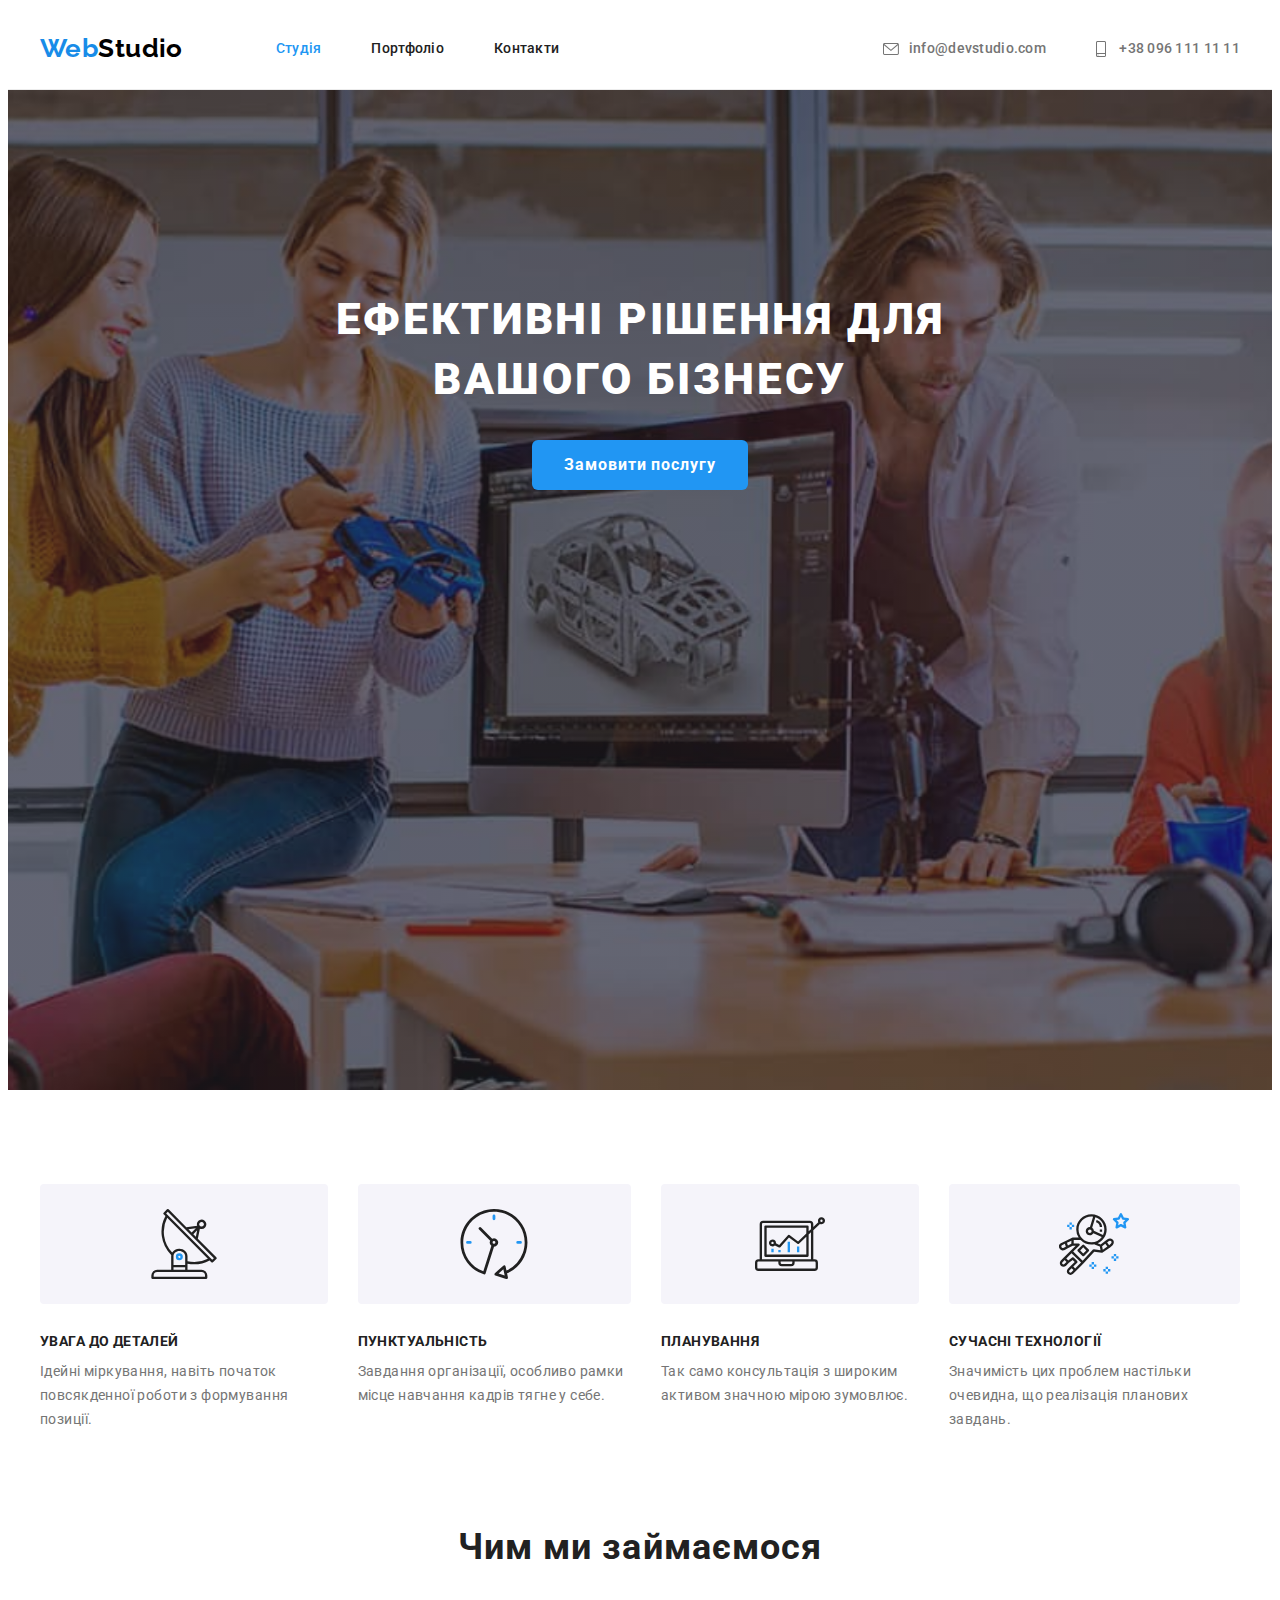
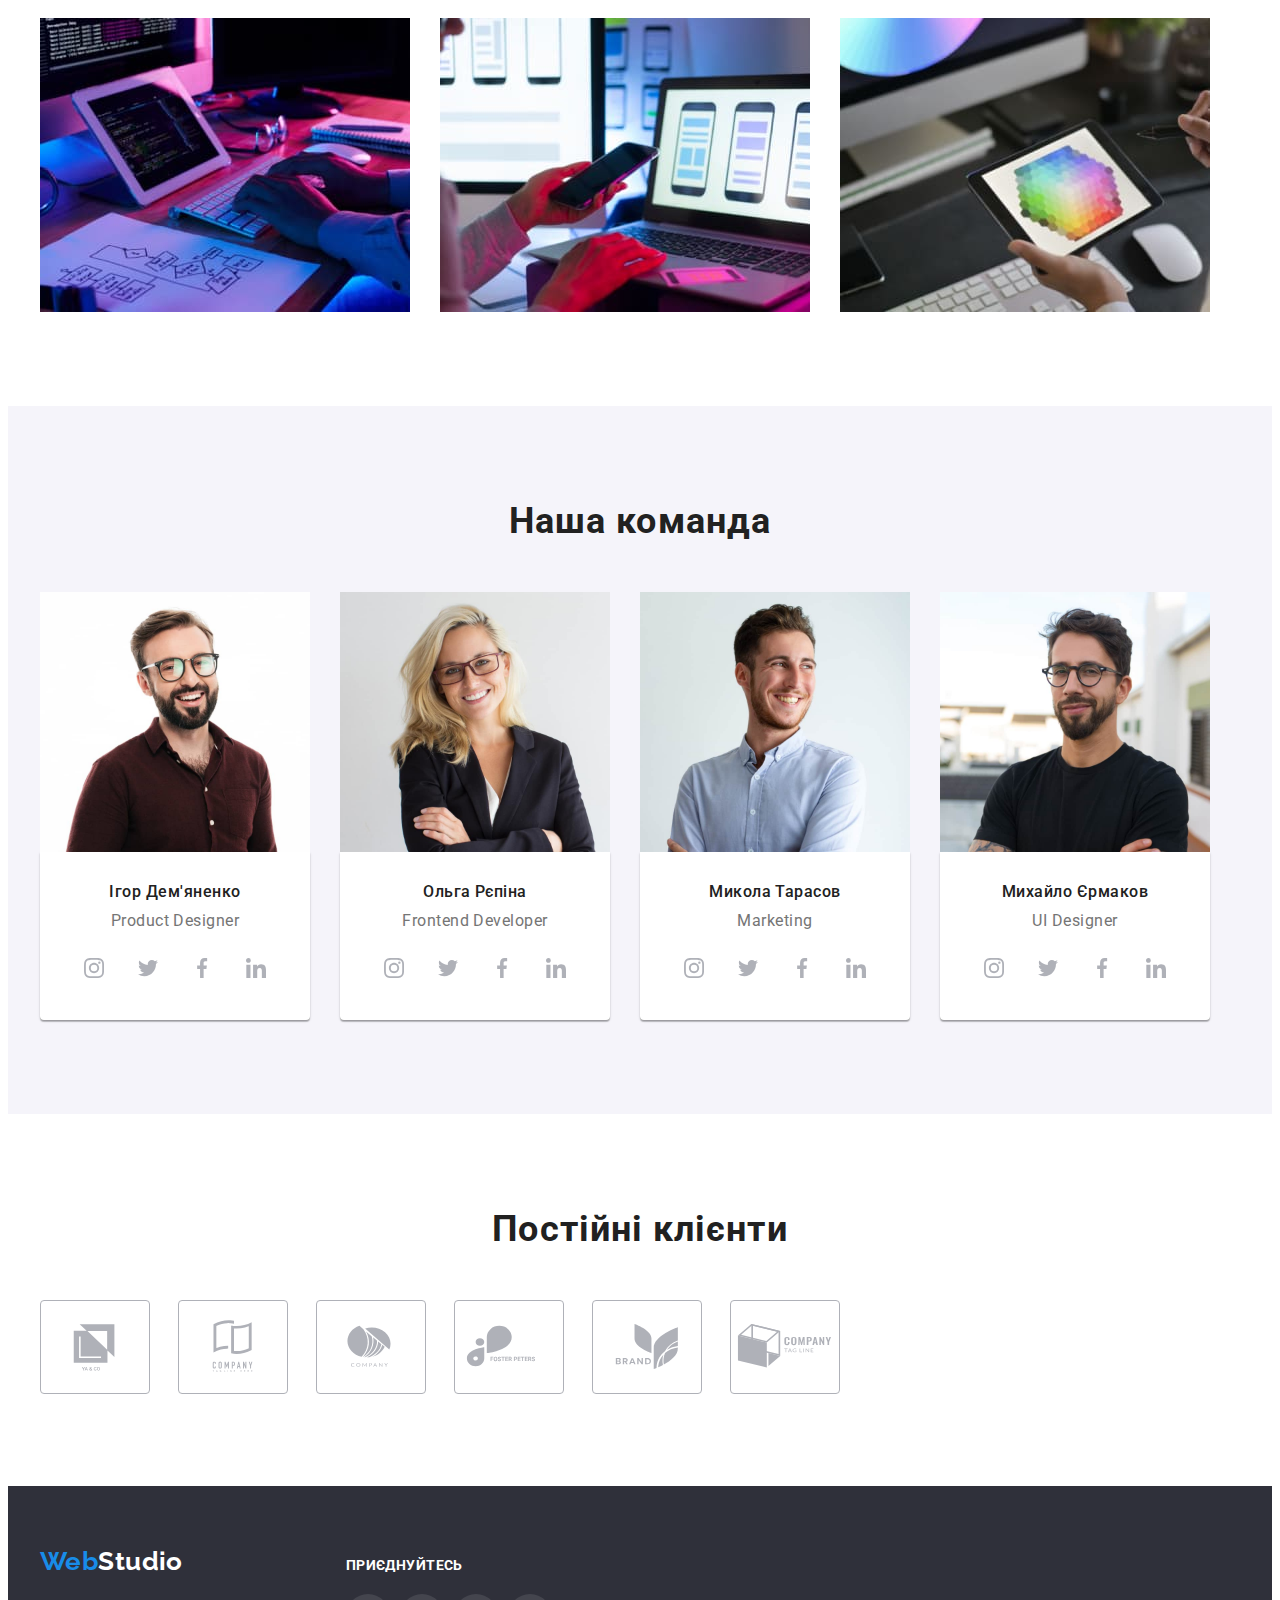
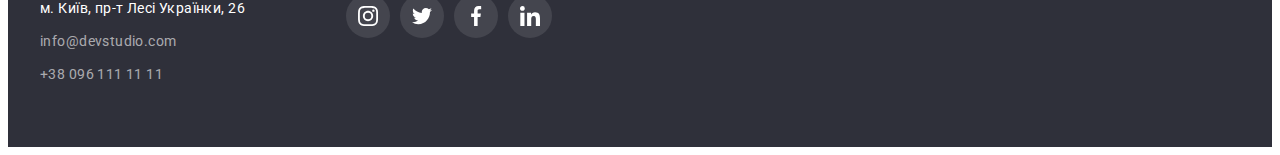
==== index.html @ b1c2e7f8 "hw5" ====
<!DOCTYPE html>
<html lang="uk">

<head>
    <meta charset="UTF-8">
    <meta http-equiv="X-UA-Compatible" content="IE=edge">
    <meta name="viewport" content="width=device-width, initial-scale=1.0">
    <title>WebStudio</title>
        <link rel="preconnect" href="https://fonts.googleapis.com">
        <link rel="preconnect" href="https://fonts.gstatic.com" crossorigin>
        <link href="https://fonts.googleapis.com/css2?family=Raleway:wght@700&family=Roboto:wght@400;500;700;900&display=swap"
            rel="stylesheet">
            <link rel="stylesheet" href="https://cdnjs.cloudflare.com/ajax/libs/modern-normalize/1.1.0/modern-normalize.min.css"
                integrity="sha512-wpPYUAdjBVSE4KJnH1VR1HeZfpl1ub8YT/NKx4PuQ5NmX2tKuGu6U/JRp5y+Y8XG2tV+wKQpNHVUX03MfMFn9Q=="
                crossorigin="anonymous" referrerpolicy="no-referrer" />
    <link rel="stylesheet" href="css/styles.css">
</head>

<body>
            <header class="header">
                <div class="container header-container">
                    <nav class="header-nav">
                <a class="logo-web link" href="./index.html">Web<span class="logo-studio">Studio</span></a>
                    <ul class="header-list list">
                        <li class="header-list-item"><a href="./index.html" class="header-link nav-active link">Студія</a></li>
                        <li class="header-list-item"><a href="./portfolio.html" class="header-link link">Портфоліо</a></li>
                        <li class="header-list-item"><a href="#" class="header-link link">Контакти</a></li>
                    </ul>
                </nav>
                    <ul class="header-contacts-list list">
                    <li class="contacts-list-item"><a href="mailto:info@devstudio.com" class="contacts-link link">
                        <svg class="icon-contact">
                            <use href="./image/icons.svg#icon-envelope"></use>
                        </svg>info@devstudio.com</a>
                    </li>
                    <li class="contacts-list-item"><a href="tel:+380961111111" class="contacts-link link"> 
                        <svg class="icon-contact icon-smartphone">
                        <use href="./image/icons.svg#icon-smartphone"></use>
                    </svg> +38 096 111 11 11</a></li>
                </ul>        
    </div>           
    </header>
    <main>
        <section class="hero">
            <div class="container hero-container">
            <h1 class="hero-title">Ефективні рішення для вашого бізнесу</h1>
            <button class="hero-btn" type="button">Замовити послугу </button>
            </section>
            </div>
            <section class="hero-adv section">
                <div class="container ">
                    <h2 class="visually-hidden">Наші особливості</h2>
                <ul class="hero-sec">
                    <li class="hero-list list">
                        <div class="box-advant">
                            <svg class="icon-advant">
                                <use href="./image/icons.svg#icon-antenna"></use>
                            </svg>
                        </div>
                        <h3 class="hero-item ">УВАГА ДО ДЕТАЛЕЙ</h3>
                        <p class="hero-page">Ідейні міркування, навіть початок повсякденної роботи з формування позиції.</p>
                    </li>
                    <li class="hero-list list">
                        <div class="box-advant">
                            <svg class="icon-advant">
                                <use href="./image/icons.svg#icon-clock"></use>
                            </svg>
                        </div>
                        <h3 class="hero-item">ПУНКТУАЛЬНІСТЬ</h3>
                        <p class="hero-page">Завдання організації, особливо рамки місце навчання кадрів тягне у себе.</p>
                    </li>
                    <li class="hero-list list">
                        <div class="box-advant">
                            <svg class="icon-advant">
                                <use href="./image/icons.svg#icon-diagram"></use>
                            </svg>
                        </div>
                        <h3 class="hero-item">ПЛАНУВАННЯ</h3>
                        <p class="hero-page">Так само консультація з широким активом значною мірою зумовлює.</p>
                    </li>
                    <li class="hero-list list">
                        <div class="box-advant">
                            <svg class="icon-advant">
                                <use href="./image/icons.svg#icon-astronaut"></use>
                            </svg>
                        </div>
                        <h3 class="hero-item">СУЧАСНІ ТЕХНОЛОГІЇ</h3>
                        <p class="hero-page">Значимість цих проблем настільки очевидна, що реалізація планових завдань.</p>
                    </li>
                </ul>
            </div>
        </section>
        <section class="project section">
            <div class="container"><h2 class="projects">Чим ми займаємося</h2>
            <ul class="project-sec">
                <li class="project-icon list"><img src="./image/imgbilyyplan.jpg" alt="білий планшет,руки та клавіатура"
                        width="370"></li>
                <li class="project-icon list"><img src="./image/imgtel.jpg"
                        alt="телефон в руках та ноутбук з зображенням трьох смартфонів" width="370"></li>
                <li class="project-icon list"><img src="./image/imgplanshet.jpg" alt="планшет з яскравим екраном" width="370"></li>
            </ul></div>
        </section>
        <section class="team section">
            <div class="container">
                <h2 class="team-title">Наша команда</h2>
            <ul class="team-sec">
                <li class="team-list list">
                    <img src="./image/imgigor.jpg" alt="хлопець в окулярах, коричнева сорочка" width="270">
                    <div class="card-disc">
                    <h3 class="team-item">Ігор Дем'яненко</h3>
                     <p class="team-page">Product Designer</p>
                     <ul class="team-soc-list list">
                     <li class="team-soc-item">
                    <a href="" class="team-soc-link link"><svg class="team-soc-icon" width="20" height="20">
                    <use href="./image/icons.svg#icon-instagram"></use></svg>
                        </a></li>
                     <li class="team-soc-item"><a href="" class="team-soc-link link"><svg class="team-soc-icon" width="20" height="20">
                        <use href="./image/icons.svg#icon-twitter"></use>
                    </svg></a></li>
                     <li class="team-soc-item"><a href="" class="team-soc-link link"><svg class="team-soc-icon" width="20" height="20">
                        <use href="./image/icons.svg#icon-facebook"></use>
                    </svg></a></li>
                     <li class="team-soc-item"><a href="" class="team-soc-link link"><svg class="team-soc-icon" width="20" height="20">
                        <use href="./image/icons.svg#icon-linkedin"></use>
                    </svg></a></li>
                    </ul>
                    </div>
                </li>
                <li class="team-list list">
                    <img src="./image/imgolga.jpg" alt="блондинка в окулярах" width="270">
                    <div class="card-disc">
                    <h3 class="team-item">Ольга Рєпіна</h3>
                    <p class="team-page">Frontend Developer</p>
                    <ul class="team-soc-list list">
                        <li class="team-soc-item">
                            <a href="" class="team-soc-link link"><svg class="team-soc-icon" width="20" height="20">
                                    <use href="./image/icons.svg#icon-instagram"></use>
                                </svg>
                            </a>
                        </li>
                        <li class="team-soc-item"><a href="" class="team-soc-link link"><svg class="team-soc-icon" width="20" height="20">
                                    <use href="./image/icons.svg#icon-twitter"></use>
                                </svg></a></li>
                        <li class="team-soc-item"><a href="" class="team-soc-link link"><svg class="team-soc-icon" width="20" height="20">
                                    <use href="./image/icons.svg#icon-facebook"></use>
                                </svg></a></li>
                        <li class="team-soc-item"><a href="" class="team-soc-link link"><svg class="team-soc-icon" width="20" height="20">
                                    <use href="./image/icons.svg#icon-linkedin"></use>
                                </svg></a></li>
                    </ul>
                    </div>
                </li>
                <li class="team-list list">
                    <img src="./image/imgmykola.jpg" alt="хлопець з голубій сорочці" width="270">
                    <div class="card-disc">
                    <h3 class="team-item">Микола Тарасов</h3>
                    <p class="team-page">Marketing</p>
                    <ul class="team-soc-list list">
                        <li class="team-soc-item">
                            <a href="" class="team-soc-link link"><svg class="team-soc-icon" width="20" height="20">
                                    <use href="./image/icons.svg#icon-instagram"></use>
                                </svg>
                            </a>
                        </li>
                        <li class="team-soc-item"><a href="" class="team-soc-link link"><svg class="team-soc-icon" width="20" height="20">
                                    <use href="./image/icons.svg#icon-twitter"></use>
                                </svg></a></li>
                        <li class="team-soc-item"><a href="" class="team-soc-link link"><svg class="team-soc-icon" width="20" height="20">
                                    <use href="./image/icons.svg#icon-facebook"></use>
                                </svg></a></li>
                        <li class="team-soc-item"><a href="" class="team-soc-link link"><svg class="team-soc-icon" width="20" height="20">
                                    <use href="./image/icons.svg#icon-linkedin"></use>
                                </svg></a></li>
                    </ul>
                    </div>
                </li>
                <li class="team-list list">
                    <img src="./image/imgmyx.jpg" alt="хлопець в окулярах,чорна футболка" width="270">
                    <div class="card-disc">
                    <h3 class="team-item">Михайло Єрмаков</h3>
                    <p class="team-page">UI Designer</p>
                    <ul class="team-soc-list list">
                        <li class="team-soc-item">
                            <a href="" class="team-soc-link link"><svg class="team-soc-icon" width="20" height="20">
                                    <use href="./image/icons.svg#icon-instagram"></use>
                                </svg>
                            </a>
                        </li>
                        <li class="team-soc-item"><a href="" class="team-soc-link link"><svg class="team-soc-icon" width="20" height="20">
                                    <use href="./image/icons.svg#icon-twitter"></use>
                                </svg></a></li>
                        <li class="team-soc-item"><a href="" class="team-soc-link link"><svg class="team-soc-icon" width="20" height="20">
                                    <use href="./image/icons.svg#icon-facebook"></use>
                                </svg></a></li>
                        <li class="team-soc-item"><a href="" class="team-soc-link link"><svg class="team-soc-icon" width="20" height="20">
                                    <use href="./image/icons.svg#icon-linkedin"></use>
                                </svg></a></li>
                    </ul>
                    </div>
                </li>
            </ul></div>
        </section>
        <section class="section">
            <div class="container">
                <h2 class="clients">Постійні клієнти</h2>
                <ul class="client-list list">
                    <li class="client-item"><a href="#"class="client-link link"><svg class="icon-client">
                            <use href="./image/icons.svg#icon-yako"></use>
                        </svg></a></li>
                    <li class="client-item"><a href="#"class="client-link link"><svg class="icon-client">
                            <use href="./image/icons.svg#icon-tiglinehere"></use>
                        </svg></a></li>
                    <li class="client-item"><a href="#"class="client-link link"><svg class="icon-client">
                            <use href="./image/icons.svg#icon-company"></use>
                        </svg></a></li>
                    <li class="client-item"><a href="#"class="client-link link"><svg class="icon-client">
                            <use href="./image/icons.svg#icon-fosterpeters"></use>
                        </svg></a></li>
                    <li class="client-item"><a href="#"class="client-link link"><svg class="icon-client">
                            <use href="./image/icons.svg#icon-brand"></use>
                        </svg></a></li>
                    <li class="client-item"><a href="#"class="client-link link"><svg class="icon-client">
                            <use href="./image/icons.svg#icon-companytagline"></use>
                        </svg></a></li>
                </ul>
            </div>
        </section>
    </main>
    <footer class="footer">
        <div class="container footer-wrap">
            <div >
                <a class="logo-web link footer-logo" href="./index.html">Web<span class="logo-studio-white">Studio</span></a>
                <address class="footer-address-list">
                    <ul class="footer-list list">
                        <li class="footer-list-item list"><a href="https://goo.gl/maps/NXX6LeHb5ru4royF7" target="_blank"
                                rel="noopener noreferrer nofollow" class="footer-link link-address link">м. Київ, пр-т Лесі
                                Українки, 26</a></li>
                        <li class="footer-list-item list"><a href="mailto:info@devstudio.com"
                                class="footer-link link">info@devstudio.com</a></li>
                        <li class="footer-list-item list"><a href="tel:+380961111111" class="footer-link link">+38 096 111 11 11</a>
                        </li>
                    </ul>
                </address>
            </div>
            <div class="footer-social">
                <p class="footer-heading">приєднуйтесь</p>
                <ul class="social-footer-list">
                    <li class="social-footer-item">
                        <a href="#" class="social-footer-link">
                            <svg class="social-footer-icon">
                                <use href="./image/icons.svg#icon-instagram"></use>
                            </svg>
                        </a>
                    </li>
                    <li class="social-footer-item">
                        <a href="#" class="social-footer-link">
                            <svg class="social-footer-icon">
                                <use href="./image/icons.svg#icon-twitter"></use>
                            </svg>
                        </a>
                    </li>
                    <li class="social-footer-item">
                        <a href="#" class="social-footer-link">
                            <svg class="social-footer-icon">
                                <use href="./image/icons.svg#icon-facebook"></use>
                            </svg>
                        </a>
                    </li>
                    <li class="social-footer-item">
                        <a href="#" class="social-footer-link">
                            <svg class="social-footer-icon">
                                <use href="./image/icons.svg#icon-linkedin"></use>
                            </svg>
                        </a>
                    </li>
                </ul>
            </div>
        </div>
       
                </footer>
                </body>
                
                </html>
---- css/styles.css ----
:root {
    --primary-text-color: #212121;
    --secondary-text-color: #757575;
    --white-color: #FFFFFF;
    --black-color: #000000;
    --background-our-team: #F5F4FA;
    --background-hero-footer: #2F303A;
    --accent-color: #2196F3;
    --hero-button-hover: #188CE8;
    --icon-fill: #212121;
    --icon-social-light: #AFB1B8;
    --icon-social-hover: #2196F3;
    --icon-social-hover-bg: #ffffff;
}
.list {
    list-style: none;
padding-left: 0;
margin: 0;
}

.link {
    text-decoration: none;
    color: inherit;
}
p,
h1,
h2,
h3,
h4,
h5,
h6 {
    margin: 0;
}

ul,
ol {
    margin: 0;
    padding-left: 0;
}

button {
    display: block;
    cursor: pointer;
    bottom: none;
    border-radius: 4px;
}

address {
    font-style: normal;
    margin-top: 20px;
}
img {
    display: block;
    min-width: 100%;
    height: auto;
}

.container {
    width: 1200px;
    padding: 0 15px;
    margin: 0 auto;
}
.section {
    padding-top: 94px;
    padding-bottom: 94px;
}

.visually-hidden {
    position: absolute;
    white-space: nowrap;
    width: 1px;
    height: 1px;
    overflow: hidden;
    border: 0;
    padding: 0;
    clip: rect(0 0 0 0);
    clip-path: inset(50%);
    margin: -1px;
}

body {
    font-family: 'Roboto';
    color: var(--primary-text-color);
    background-color: var(--white-color);
    font-size: 14px;
    letter-spacing: 0.03em;
}

.logo-web {
    font-family: 'Raleway', 'sans-serif';
    font-weight: 700;
    font-size: 26px;
    line-height: 1.2;
    color: var(--hero-button-hover);
    display: inline-block;
    text-decoration: none;
    margin-right: 93px;
}
header {
    border-bottom: solid 1px #ececec;
}

.icon-contact {
    width: 16px;
    height: 12px;
    margin-right: 10px;
    vertical-align: middle;
    fill: currentColor;
}

.icon-smartphone{
    width: 10px;
    height: 16px;}

.header-list{
    display: flex;
    gap: 50px;
}
.header-contacts-list {
    display: flex;
    margin-left: auto;
 }

.header-container {
    display: flex;
    align-items: center;
}

.header-nav{display: flex;
    align-items: center;
    justify-content: space-between;
}

.hero {
    background-color: #2f303a;
    padding-top: 200px;
    padding-bottom: 200px;
}

.logo-studio {
    color: #000000;
}

.header-link {
    font-weight: 500;
    line-height: 1.14;
    letter-spacing: 0.02em;
    color: #212121;
}
.header-list-item {
    padding-top: 32px;
    padding-bottom: 32px;
    
}
/* .contacts-list-item {
    padding-top: 32px;
    padding-bottom: 32px;} */

.contacts-list-item:not(:last-child) {
    margin-right: 50px;
}

.hero-title{
    margin-bottom: 30px;
}
.hero-sec{
    display: flex;
    gap: 30px;
}
.nav-active {
    color: #2196F3;
}
.header-link:hover,
.header-link:focus {
    color: #2196F3;
}

.contacts-link {
    font-weight: 500;
    line-height: 1.14;
    letter-spacing: 0.02em;
    color: #757575;
}


.contacts-link:hover,
.contacts-link:focus {
    color: #2196F3;
}

.hero-title {
    font-weight: 900;
    font-size: 44px;
    line-height: 1.36;
    text-align: center;
    letter-spacing: 0.06em;
    text-transform: uppercase;
    color: #FFFFFF;
    max-width: 696px;
    margin-left: auto;
    margin-right: auto;
}

.hero-btn {
        font-family: 'Roboto';
        font-style: normal;
        font-weight: 700;
        font-size: 16px;
        line-height: 1.88;
        display: flex;
        align-items: center;
        text-align: center;
        letter-spacing: 0.06em;
        color: #FFFFFF;
        background: #2196F3;
        border: none;
        cursor: pointer;
        border-radius: 6px;
        display: block;
        text-align: center;
        padding: 10px 32px;
        margin-left: auto;
        margin-right: auto;
}

.hero-item {
        font-weight: 700;
        font-size: 14px;
        line-height: 1.14;
        letter-spacing: 0.03em;
        text-transform: uppercase;
        color: #212121;
        margin-bottom: 10px;
}

.hero-page {
    font-size: 14px;
    line-height: 1.71;
    color: #757575;
}

.hero{
    max-width: 1600px;
    height: 600px;
    margin: 0 auto;
    padding: 200px 0;
    text-align: center;
    background-color: #2f303a;
    background-image: linear-gradient(rgba(47, 48, 58, 0.4), #2f303a66), url(../image/background.jpg);
    background-repeat: no-repeat;
    background-position: center;
    background-size: cover;
}

.box-advant{
    display: flex;
    justify-content: center;
    align-items: center;
    flex-basis: calc((100% - 90px) / 4);
    margin-bottom: 30px;
    height: 120px;
    border-radius: 4px;
    background-color: #f5f4fa;
}

.icon-advant {
    fill: #212121;
    width: 70px;
    height: 70px;
}

/*----------project-------  */

.project {
    padding-top: 0;
}
    
.project-sec {
    display: flex;
    gap: 30px;
}

.projects {
    font-weight: 700;
    font-size: 36px;
    line-height: 1.17;
    letter-spacing: 0.03em;
    color: #212121;
    text-align: center;
    margin-top: 0px;
    margin-bottom: 50px;

    }

.project-icon {}

/*------------team----------- */
.team {
    background: #F5F4FA
}

.team-title {
    font-weight: 700;
        font-size: 36px;
        line-height: 1.17;
        text-align: center;
        letter-spacing: 0.03em;
        color: #212121;
        text-align: center;
        margin-top: 0px;
        margin-bottom: 50px;
}
.team-sec{
    display: flex;
    gap: 30px;}
.team-list {
    background: #FFFFFF;
}

.team-item {
    font-weight: 500;
        font-size: 16px;
        line-height: 1.19;
        text-align: center;
        letter-spacing: 0.03em;
        color: #212121;
        margin-bottom: 10px;
}
.card-disc{
    padding-top: 30px;
    padding-bottom: 30px;
    box-shadow: 0px 1px 3px rgba(0, 0, 0, 0.12), 0px 1px 1px rgba(0, 0, 0, 0.14), 0px 2px 1px rgba(0, 0, 0, 0.2);
        border-radius: 0px 0px 4px 4px;
}

.team-page 
    {font-weight: 400;
    font-size: 16px;
    line-height: 1.19;
    text-align: center;
    letter-spacing: 0.03em;
    color: #757575;
    margin-bottom: 16px;
}


.team-soc-list {
    display: flex;
    justify-content: center;
    gap: 10px;
}

.team-soc-item {
    width: 44px;
    height: 44px;
}

.team-soc-link {
    width: 100%;
    height: 100%;
    /* background-color: #AFB1B8; */
    border-radius: 50%;
    display: flex;
    align-items: center;
    justify-content: center;
    color: #AFB1B8;
}
.team-soc-link:hover, .team-soc-link:focus{
background-color: #2196F3;
  color: var(--icon-social-hover-bg);
}
.team-soc-link:focus>.team-soc-icon {
    fill: #ffffff;
}
.team-soc-icon{
    fill:currentColor;
    width: 20px;
    height: 20px;
}

/* -------client--- */

.clients{
font-weight: 700;
font-size: 36px;
line-height: 1.17;
text-align: center;
letter-spacing: 0.03em;
color: #212121;
text-align: center;
margin-top: 0px;
margin-bottom: 50px;}


.client-list {
    display: flex;
    gap: 30px;
}

.client-item {
    width: calc((100%-150px)/6);
    height: 92px;
}

.client-link {
    width: 100%;
    height: 100%;
    border: 1px solid currentColor;
    border-radius: 4px;
    display: flex;
    align-items: center;
    justify-content: center;
    color: #AFB1B8;
}
.client-link:hover, .client-link:focus{
   color: #2196f3;
}
/* .client-link:hover >.icon-client {
    fill: #2196F3;
} */
.client-link:focus >.icon-client {
    fill: #2196F3;
}

.client-link:focus {
    outline: 2px solid #2196F3;
}

.icon-client{
    width: 106px;
    height: 60px;
    fill: currentColor;
}

    /* ------------footer--------- */

 .footer {
    background-color: #2F303A;
    padding: 60px 0;
}

      
.footer-list-item:not(:last-child) {
    margin-bottom: 9px;
}
.footer-list-item:last-child {
    margin-bottom: 0px;
}
 .logo-web{
    
 }
.footer-link {
     font-weight: 400;
     line-height: 1.71;
     color: rgba(255, 255, 255, 0.6);
     font-style: normal;
 }
 .footer-link:hover,
 .footer-link:focus {
      color: #2196F3;
}
    
.link-address {
        color: #FFFFFF;
        font-style: normal;
}
    
.logo-studio-white {
          color: #FFFFFF;
        }
.catalog-list-item {
    align-items: center;
}

.catalog-list{
    display: flex;
    gap: 8px;
    align-items: center;
    margin-bottom: 56px;
        justify-content: center;
        margin-left: auto;
        margin-right: auto;
}
.catalog-list-btn{
    font-family:inherit;
    font-weight: 500;
    font-size: 16px;
    line-height: 1.62;
    letter-spacing: 0.03em;
    text-align: center;
    background-color: #F5F4FA;
    color: #212121;
    border-radius: 4px;
    border: none;
    cursor: pointer;
    padding: 6px 22px;
}
.catalog-list-btn:hover,
.catalog-list-btn:focus{
    color: #FFFFFF;
    background: #2196F3;
    box-shadow: 0px 3px 1px rgba(0, 0, 0, 0.1),
        0px 1px 2px rgba(0, 0, 0, 0.08),
        0px 2px 2px rgba(0, 0, 0, 0.12);
    }
.project-list{
    display: flex;
    flex-wrap: wrap;
    gap: 30px;
}

 .project-list-item{
    display: block;
 text-decoration: none;}
 
.project-link{
    display: block;
    text-decoration: none;
}
.project-link:hover, .project-link:focus {
    box-shadow: 0px 1px 1px rgba(0, 0, 0, 0.12), 0px 4px 4px rgba(0, 0, 0, 0.06), 1px 4px 6px rgba(0, 0, 0, 0.16);
}


    .project-title{
        font-weight: 700;
            font-size: 18px;
            line-height: 2.00;
            letter-spacing: 0.06em;
            color: #212121;
            margin-bottom: 4px;
    }
    .project-after{
            font-size: 16px;
            line-height: 1.88;
            letter-spacing: 0.03em;
            color: #757575;
    }
   .project-type{
    padding-top: 20px;
        padding-bottom: 20px;
        padding-left: 24px;
        padding-right: 24px;
        border: 1px solid #EEEEEE;
        border-top: 0;
   }
   .footer-logo {
    font-family: 'Raleway', 'sans-serif';
    font-weight: 700;
    font-size: 26px;
    line-height: 1.2;
    color: var(--hero-button-hover);
    display: inline-block;
    text-decoration: none;}
    

    .footer-social {
    margin-left: 70px;
    }
       
    .footer-wrap{
    display: flex;
    align-items: baseline;
    }
    
    .footer-heading {
    margin-bottom: 20px;
    font-weight: 700;
    font-size: 14px;
    line-height: 1.14;
    letter-spacing: 0.03em;
    text-transform: uppercase;
    color: #FFFFFF;
    }
    
    .social-footer-list {
    display: flex;
    gap: 10px;
    list-style-type: none;
}
    
    .social-footer-item {}
    
    .social-footer-link {
    display: flex;
    justify-content: center;
    width: 44px;
    height: 44px;
    background: rgba(255, 255, 255, 0.1);
    border-radius: 50%;
    }
    .social-footer-link:hover,
    .social-footer-link:focus {
    background: #2196F3;
    }
    .social-footer-icon {
    width: 20px;
    width: 20px;
    fill: #ffffff;
    }
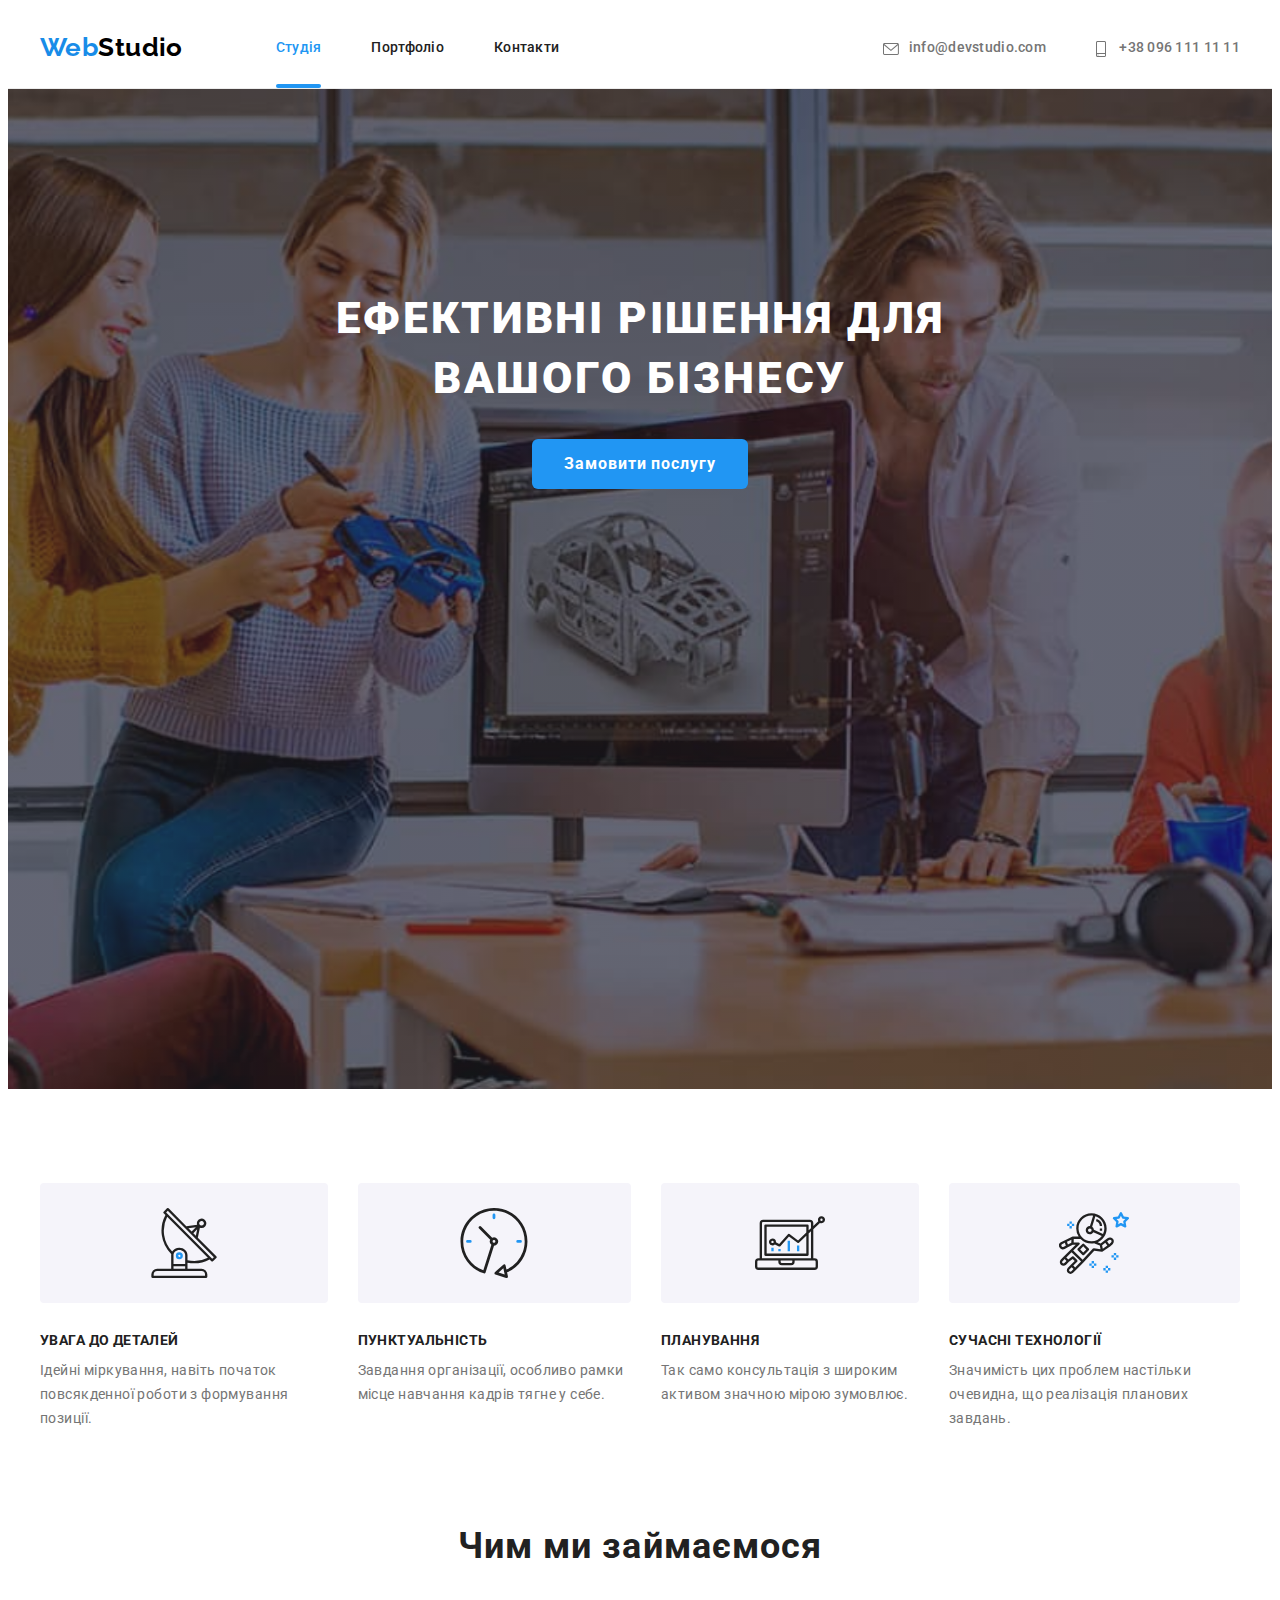
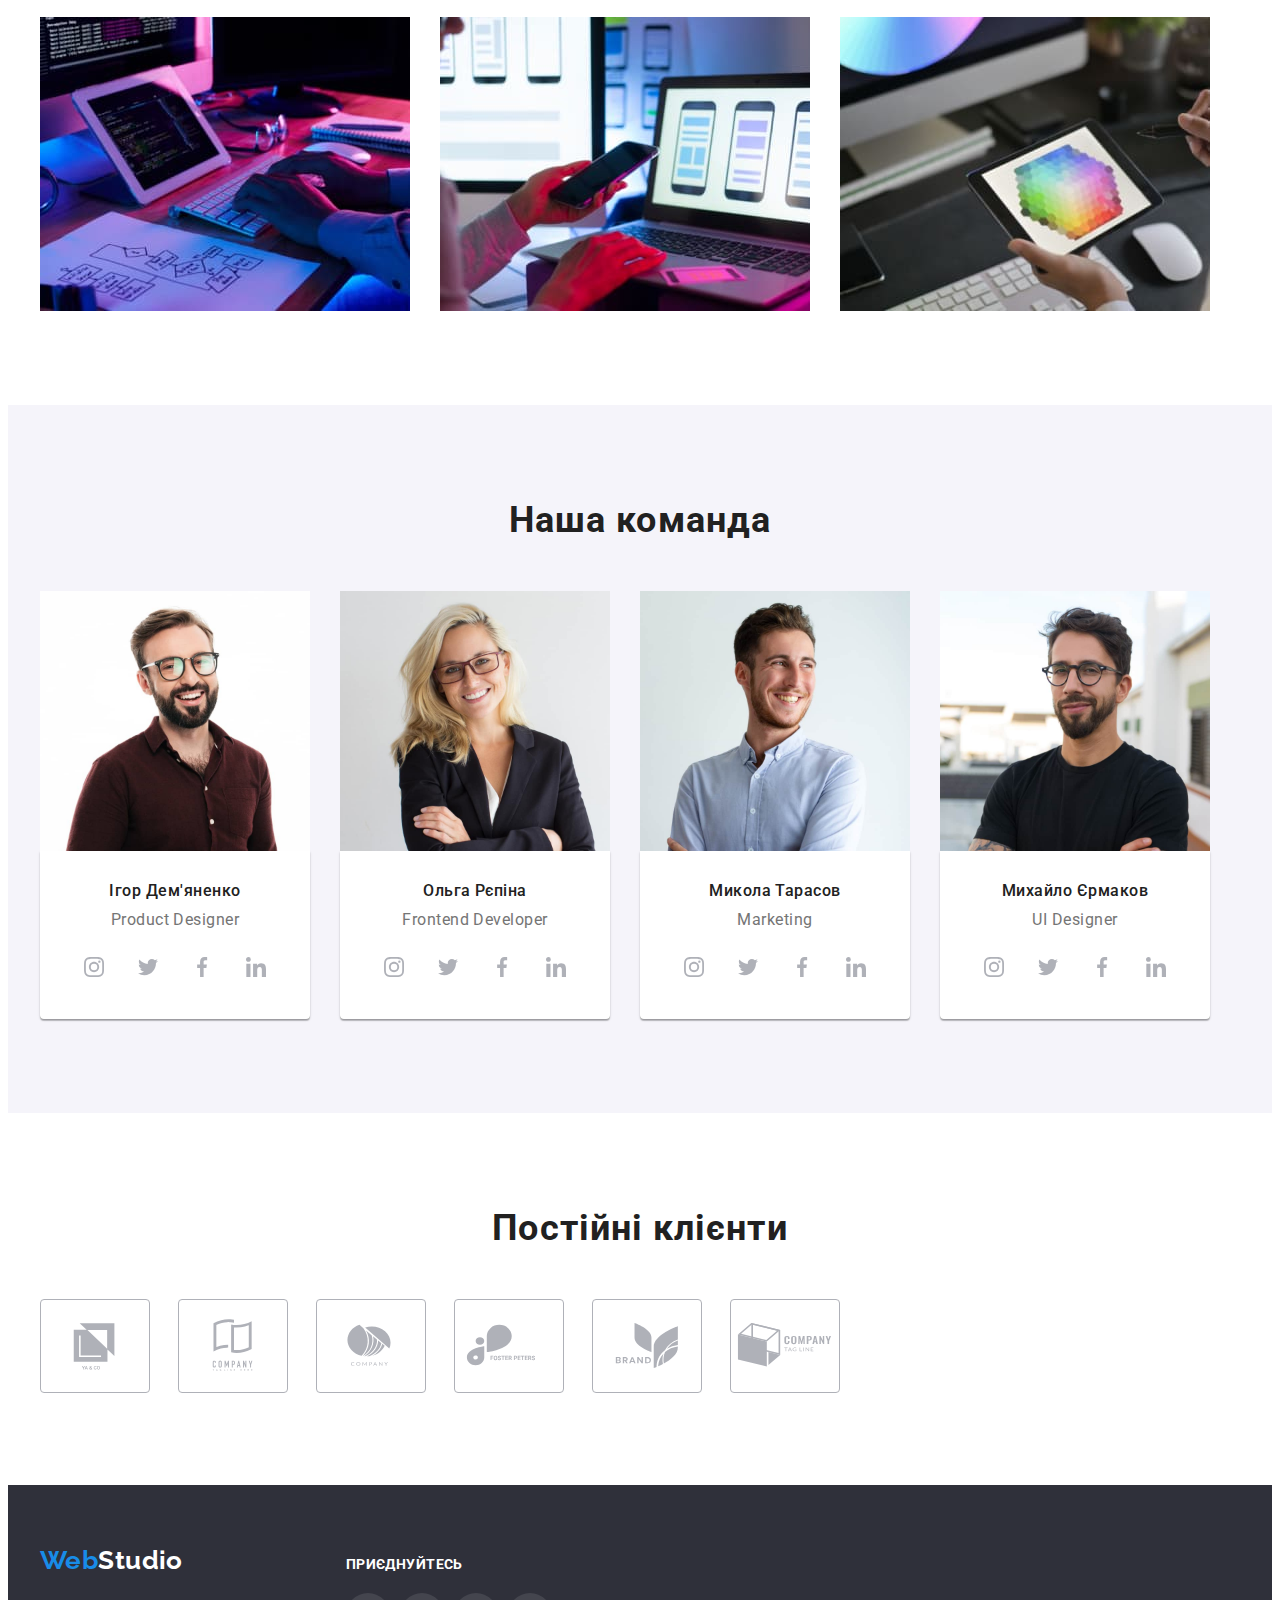
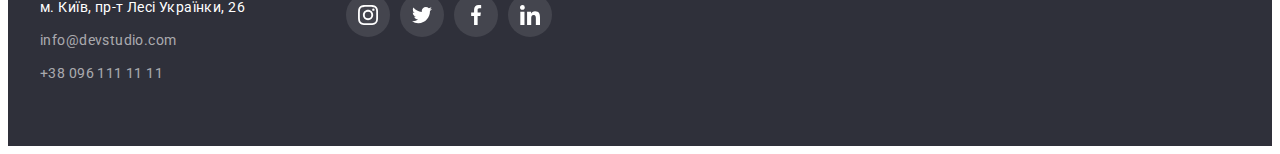
==== commit be0959c7: "завершення дз" ====
--- a/index.html
+++ b/index.html
@@ -22,7 +22,7 @@
                     <nav class="header-nav">
                 <a class="logo-web link" href="./index.html">Web<span class="logo-studio">Studio</span></a>
                     <ul class="header-list list">
-                        <li class="header-list-item"><a href="./index.html" class="header-link nav-active link">Студія</a></li>
+                        <li class="header-list-item"><a href="./index.html" class="header-link nav--current link">Студія</a></li>
                         <li class="header-list-item"><a href="./portfolio.html" class="header-link link">Портфоліо</a></li>
                         <li class="header-list-item"><a href="#" class="header-link link">Контакти</a></li>
                     </ul>
@@ -44,7 +44,7 @@
         <section class="hero">
             <div class="container hero-container">
             <h1 class="hero-title">Ефективні рішення для вашого бізнесу</h1>
-            <button class="hero-btn" type="button">Замовити послугу </button>
+            <button class="hero-btn" type="button" data-modal-open>Замовити послугу </button>
             </section>
             </div>
             <section class="hero-adv section">
@@ -278,6 +278,16 @@
         </div>
        
                 </footer>
+<div class="backdrop is-hidden" data-modal>
+    <div class="modal ">
+        <button type="button" class="modal-close" data-modal-close>
+            <svg class="icon icon-modal" width="18" height="18">
+                <use href="./image/icons.svg#icon-close-black"></use>
+            </svg>
+        </button>
+    </div>
+</div>
+<script src="./js/modal.js"></script>
                 </body>
                 
                 </html>--- a/css/styles.css
+++ b/css/styles.css
@@ -11,6 +11,7 @@
     --icon-social-light: #AFB1B8;
     --icon-social-hover: #2196F3;
     --icon-social-hover-bg: #ffffff;
+    --grey-transparent-background-all: rgba(0, 0, 0, 0.2);
 }
 .list {
     list-style: none;
@@ -142,14 +143,40 @@
 }
 
 .header-link {
+display: block;
+    position: relative;
     font-weight: 500;
+    padding-bottom: 32px;
+    font-size: 14px;
     line-height: 1.14;
     letter-spacing: 0.02em;
-    color: #212121;
+    text-decoration: none;
+    color: inherit;
+    -webkit-transition: color 250ms cubic-bezier(0.4, 0, 0.2, 1);
+    transition: color 250ms cubic-bezier(0.4, 0, 0.2, 1);
+
+}
+.header-link.nav--current::after {
+position: absolute;
+bottom: 0;
+left: 0;
+content: '';
+width: 100%;
+height: 4px;
+border-radius: 2px;
+background: #2196f3;
+
+}
+.header-link:hover,.header-link:focus{
+    color:#2196F3;
+}
+
+.nav--current{
+    color: #2196f3;
 }
 .header-list-item {
     padding-top: 32px;
-    padding-bottom: 32px;
+    /* padding-bottom: 32px; */
     
 }
 /* .contacts-list-item {
@@ -415,9 +442,7 @@
 .client-link:hover, .client-link:focus{
    color: #2196f3;
 }
-/* .client-link:hover >.icon-client {
-    fill: #2196F3;
-} */
+
 .client-link:focus >.icon-client {
     fill: #2196F3;
 }
@@ -507,17 +532,19 @@
     display: flex;
     flex-wrap: wrap;
     gap: 30px;
-}
+    }
 
  .project-list-item{
     display: block;
- text-decoration: none;}
+ text-decoration: none;
+ }
  
 .project-link{
     display: block;
     text-decoration: none;
 }
-.project-link:hover, .project-link:focus {
+.project-link:hover, 
+.project-link:focus {
     box-shadow: 0px 1px 1px rgba(0, 0, 0, 0.12), 0px 4px 4px rgba(0, 0, 0, 0.06), 1px 4px 6px rgba(0, 0, 0, 0.16);
 }
 
@@ -544,6 +571,51 @@
         border: 1px solid #EEEEEE;
         border-top: 0;
    }
+
+   .overlay{
+    position: relative;
+    overflow: hidden;
+   }
+
+.project-list-box{
+    content: "";
+    position: absolute;
+    top: 0;
+    left: 0;
+    width: 100%;
+    height: 100%;
+    background: rgba(33, 150, 243, 0.9);
+    -webkit-transform: translateY(100%);
+    transform: translateY(100%);
+    -webkit-transition: -webkit-transform 250ms cubic-bezier(0.4, 0, 0.2, 1);
+    /* transition: -webkit-transform 250ms cubic-bezier(0.4, 0, 0.2, 1);
+    transition: transform 250ms cubic-bezier(0.4, 0, 0.2, 1);
+    transition: transform 250ms cubic-bezier(0.4, 0, 0.2, 1), -webkit-transform 250ms cubic-bezier(0.4, 0, 0.2, 1); */
+}
+   .project-box{
+    padding: 63px 24px;
+    margin-top: 0;
+    margin-bottom: 0;
+    font-size: 18px;
+    line-height: 1.56;
+    letter-spacing: 0.03em;
+    color: #ffffff;
+    
+   }
+   .project-list-box.is-animated {
+    animation-duration: 3s;
+    animation-iteration-count: infinite;
+    animation-direction: alternate;
+    animation-timing-function: linear;
+}
+
+   .project-list .project-list-item:hover .project-list-box,
+   .project-list .project-list-item:focus .project-list-box{
+-webkit-transform: translateY(0%);
+    transform: translateY(0%);
+
+   }
+
    .footer-logo {
     font-family: 'Raleway', 'sans-serif';
     font-weight: 700;
@@ -597,4 +669,64 @@
     width: 20px;
     width: 20px;
     fill: #ffffff;
-    }+    }
+
+    /* --------modal-------- */
+.backdrop {
+    width: 100%;
+    height: 100%;
+    background-color: rgba(0, 0, 0, 0.2);
+    position: fixed;
+    top: 0;
+    opacity: 1;
+    visibility: visible;
+    transition: opacity 250ms cubic-bezier(0.4, 0, 0.2, 1),
+    visibility 250ms cubic-bezier(0.4, 0, 0.2, 1);
+}
+
+.modal {
+position: absolute;
+top: 50%;
+left: 50%;
+min-width: 528px;
+min-height: 581px;
+border: 1px solid rgba(0, 0, 0, 0.1);
+border-radius: 4px;
+background-color: #ffffff;
+transform: translate(-50%, -50%) scale(1);
+transition: transform 250ms cubic-bezier(0.4, 0, 0.2, 1);
+box-shadow: 0px 1px 3px rgba(0, 0, 0, 0.12), 0px 1px 1px rgba(0, 0, 0, 0.14),
+0px 2px 1px rgba(0, 0, 0, 0.2);
+}
+
+.backdrop .is-hidden .modal {
+transform: translate(-50%, -50%) scale(1.1);
+}
+
+.modal-close {
+    width: 30px;
+    height: 30px;
+    background-color: transparent;
+    border: 1px solid rgba(0, 0, 0, 0.1);
+    border-radius: 50%;
+    position: absolute;
+    right: 8px;
+    top: 8px;
+    display: flex;
+    align-items: center;
+    justify-content: center;
+    cursor: pointer;
+    background-color: #ffffff;
+    fill: #000000;
+}
+.modal-close:hover {
+    fill: #2196f3;
+}
+
+.is-hidden {
+    visibility: hidden;
+    opacity: 0;
+    pointer-events: none;
+}
+
+
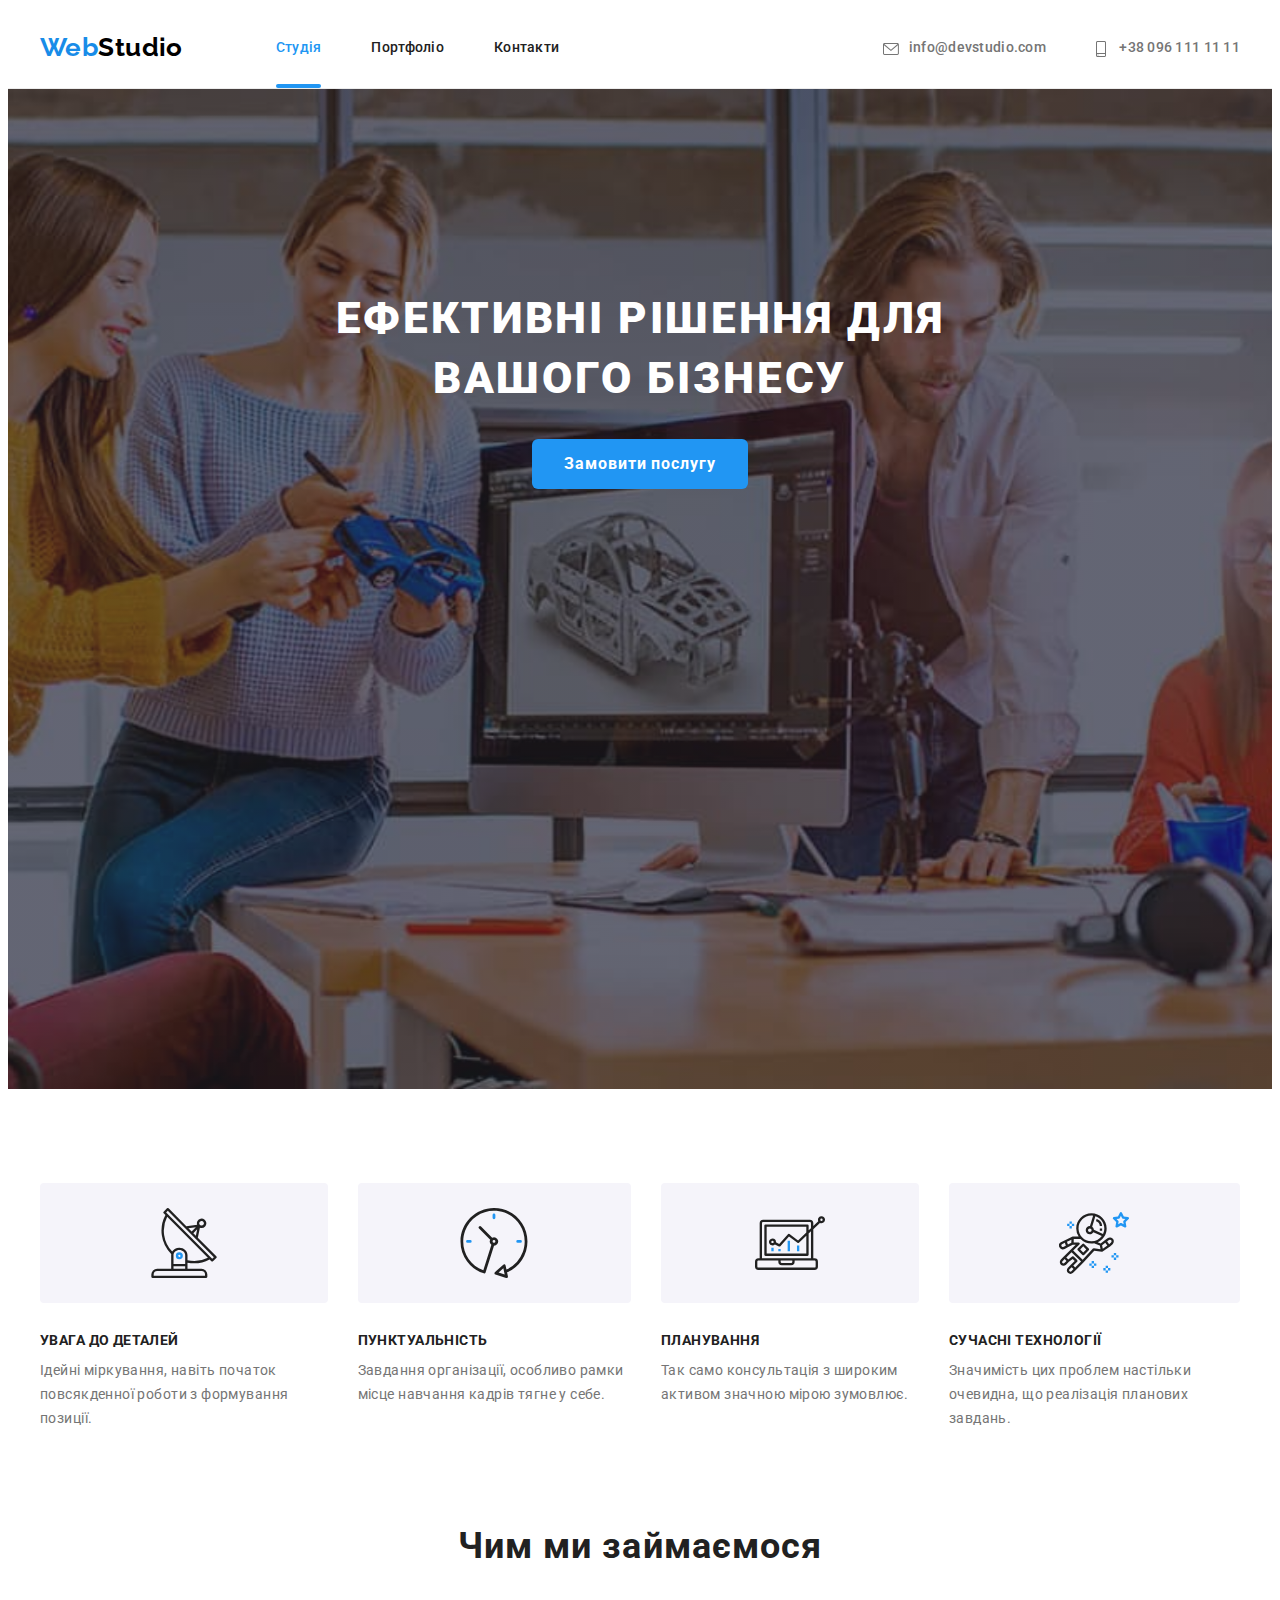
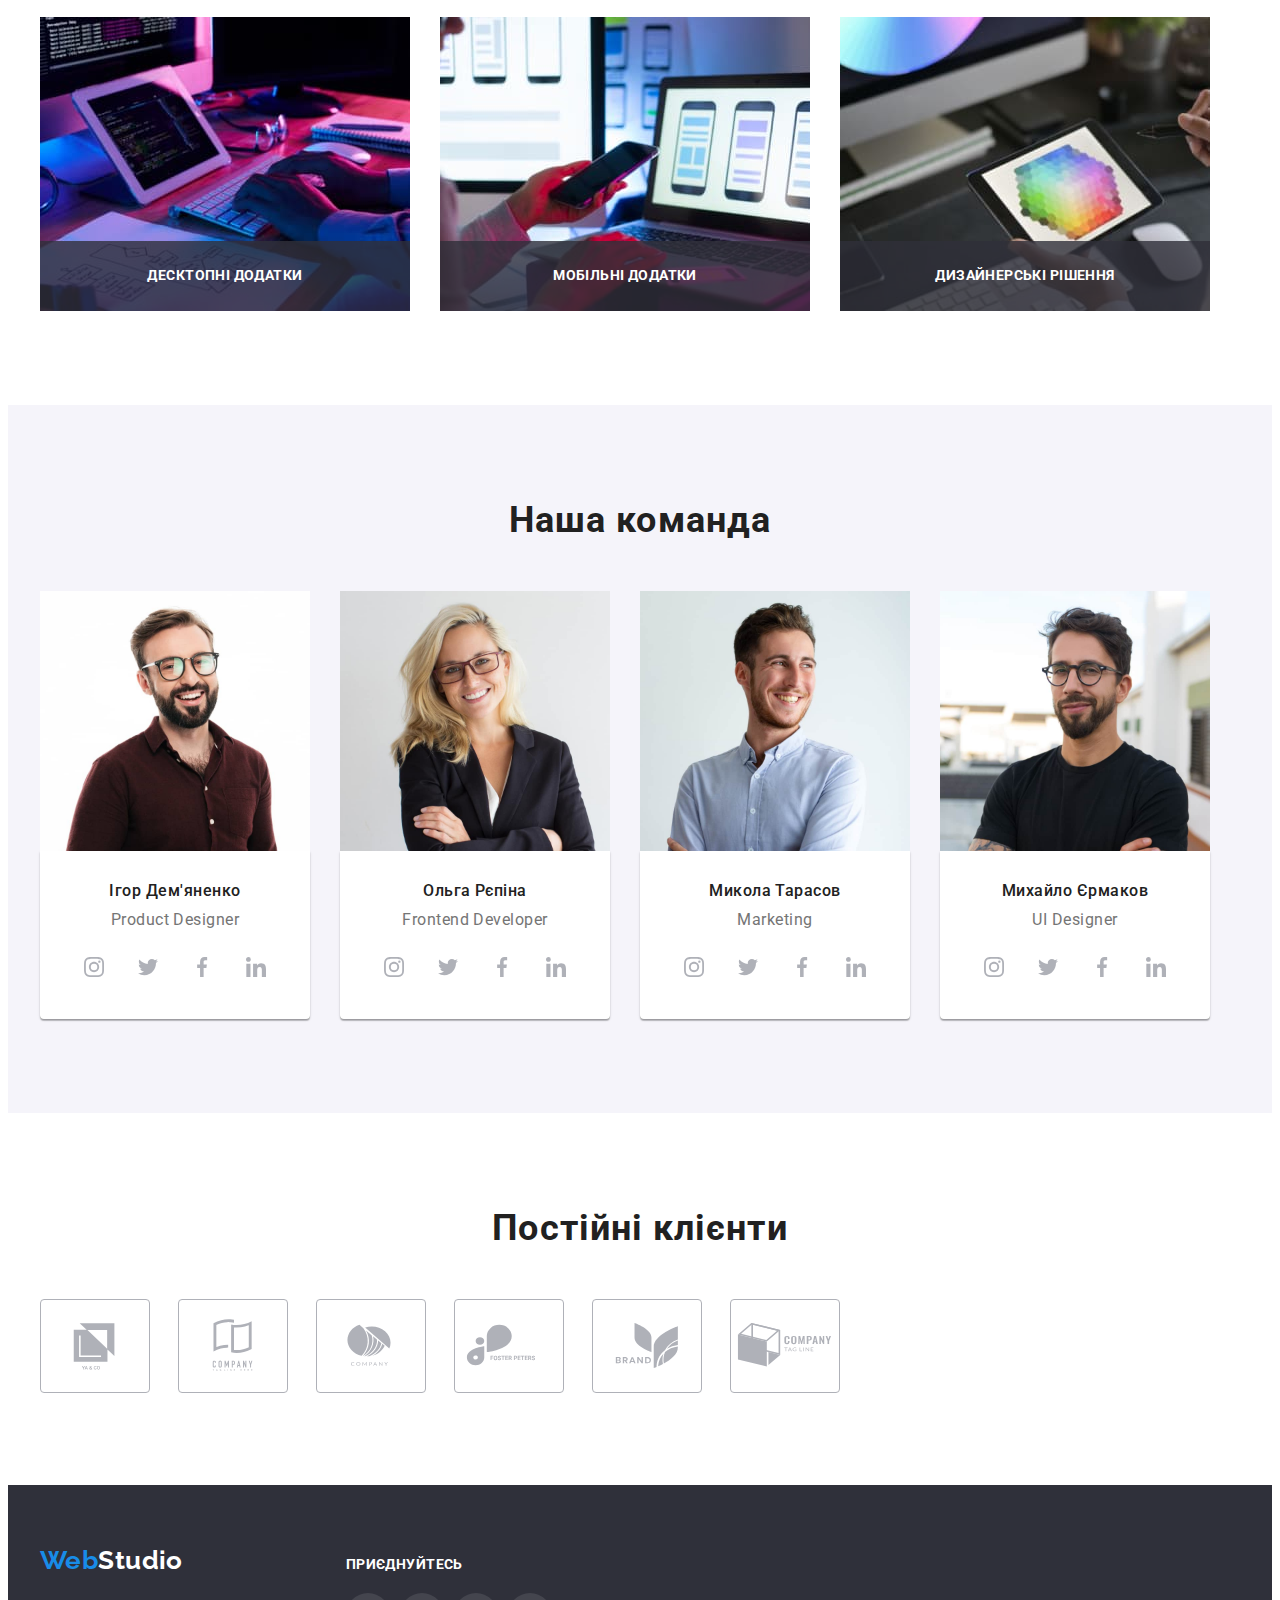
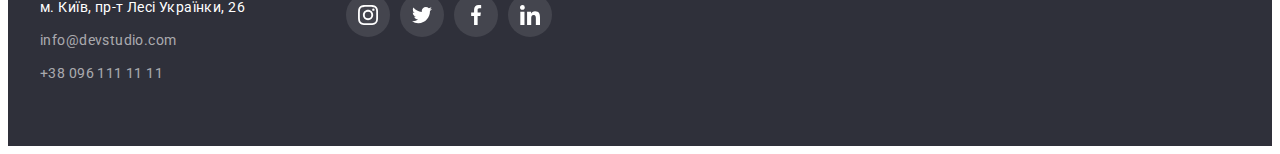
==== commit 3623c718: "внесення змін" ====
--- a/index.html
+++ b/index.html
@@ -91,13 +91,24 @@
             </div>
         </section>
         <section class="project section">
-            <div class="container"><h2 class="projects">Чим ми займаємося</h2>
+            <div class="container">
+                <h2 class="projects">Чим ми займаємося</h2>
             <ul class="project-sec">
-                <li class="project-icon list"><img src="./image/imgbilyyplan.jpg" alt="білий планшет,руки та клавіатура"
-                        width="370"></li>
-                <li class="project-icon list"><img src="./image/imgtel.jpg"
-                        alt="телефон в руках та ноутбук з зображенням трьох смартфонів" width="370"></li>
-                <li class="project-icon list"><img src="./image/imgplanshet.jpg" alt="планшет з яскравим екраном" width="370"></li>
+                <li class="project-icon list">
+                    <div class="project-item">
+                    <img src="./image/imgbilyyplan.jpg" alt="білий планшет,руки та клавіатура"
+                        width="370">
+                        <p class="label">Десктопні додатки</p>
+                    </div></li>
+                <li class="project-icon list">
+                    <div class="project-item">
+                    <img src="./image/imgtel.jpg"
+                        alt="телефон в руках та ноутбук з зображенням трьох смартфонів" width="370">
+                    <p class="label">Мобільні додатки</p></div></li>
+                <li class="project-icon list">
+                    <div class="project-item">
+                    <img src="./image/imgplanshet.jpg" alt="планшет з яскравим екраном" width="370">
+                <p class="label">Дизайнерські рішення</p></div></li>
             </ul></div>
         </section>
         <section class="team section">
--- a/css/styles.css
+++ b/css/styles.css
@@ -207,6 +207,7 @@
     line-height: 1.14;
     letter-spacing: 0.02em;
     color: #757575;
+    transition: color 250ms cubic-bezier(0.4, 0, 0.2, 1);
 }
 
 
@@ -318,7 +319,29 @@
     margin-bottom: 50px;
 
     }
-
+.project-item{
+    position: relative;
+    height: 294px;
+}
+.label {
+    position: absolute;
+    bottom: 0;
+    left: 0;
+    margin: 0;
+    width: 100%;
+    display: flex;
+    justify-content: center;
+    align-items: center;
+    height: 70px;
+    font-weight: 700;
+    font-size: 14px;
+    line-height: 1.14;
+    text-align: center;
+    letter-spacing: 0.03em;
+    text-transform: uppercase;
+    color: #ffffff;
+    background-color: rgba(47, 48, 58, 0.8);
+}
 .project-icon {}
 
 /*------------team----------- */
@@ -394,7 +417,8 @@
 }
 .team-soc-link:hover, .team-soc-link:focus{
 background-color: #2196F3;
-  color: var(--icon-social-hover-bg);
+color: var(--icon-social-hover-bg);
+transition: background-color 250ms cubic-bezier(0.4, 0, 0.2, 1);
 }
 .team-soc-link:focus>.team-soc-icon {
     fill: #ffffff;
@@ -438,6 +462,7 @@
     align-items: center;
     justify-content: center;
     color: #AFB1B8;
+    transition: border 250ms cubic-bezier(0.4, 0, 0.2, 1), border-color 250ms cubic-bezier(0.4, 0, 0.2, 1);
 }
 .client-link:hover, .client-link:focus{
    color: #2196f3;
@@ -479,6 +504,9 @@
      line-height: 1.71;
      color: rgba(255, 255, 255, 0.6);
      font-style: normal;
+    text-decoration: none;
+    letter-spacing: 0.03em;
+    transition: color 250ms cubic-bezier(0.4, 0, 0.2, 1);
  }
  .footer-link:hover,
  .footer-link:focus {
@@ -519,6 +547,9 @@
     border: none;
     cursor: pointer;
     padding: 6px 22px;
+    transition: color 250ms cubic-bezier(0.4, 0, 0.2, 1),
+    box-shadow 250ms cubic-bezier(0.4, 0, 0.2, 1),
+    background-color 250ms cubic-bezier(0.4, 0, 0.2, 1);
 }
 .catalog-list-btn:hover,
 .catalog-list-btn:focus{
@@ -535,13 +566,14 @@
     }
 
  .project-list-item{
-    display: block;
+    /* display: block; */
  text-decoration: none;
  }
  
 .project-link{
     display: block;
     text-decoration: none;
+    transition: box-shadow 250ms cubic-bezier(0.4, 0, 0.2, 1);
 }
 .project-link:hover, 
 .project-link:focus {
@@ -580,6 +612,7 @@
 .project-list-box{
     content: "";
     position: absolute;
+    padding: 63px 24px;
     top: 0;
     left: 0;
     width: 100%;
@@ -593,7 +626,7 @@
     transition: transform 250ms cubic-bezier(0.4, 0, 0.2, 1), -webkit-transform 250ms cubic-bezier(0.4, 0, 0.2, 1); */
 }
    .project-box{
-    padding: 63px 24px;
+    /* padding: 63px 24px; */
     margin-top: 0;
     margin-bottom: 0;
     font-size: 18px;
@@ -656,10 +689,12 @@
     .social-footer-link {
     display: flex;
     justify-content: center;
+    align-items: center;
     width: 44px;
     height: 44px;
     background: rgba(255, 255, 255, 0.1);
     border-radius: 50%;
+    transition: background-color 250ms cubic-bezier(0.4, 0, 0.2, 1);
     }
     .social-footer-link:hover,
     .social-footer-link:focus {
@@ -667,7 +702,7 @@
     }
     .social-footer-icon {
     width: 20px;
-    width: 20px;
+    height: 20px;
     fill: #ffffff;
     }
 
